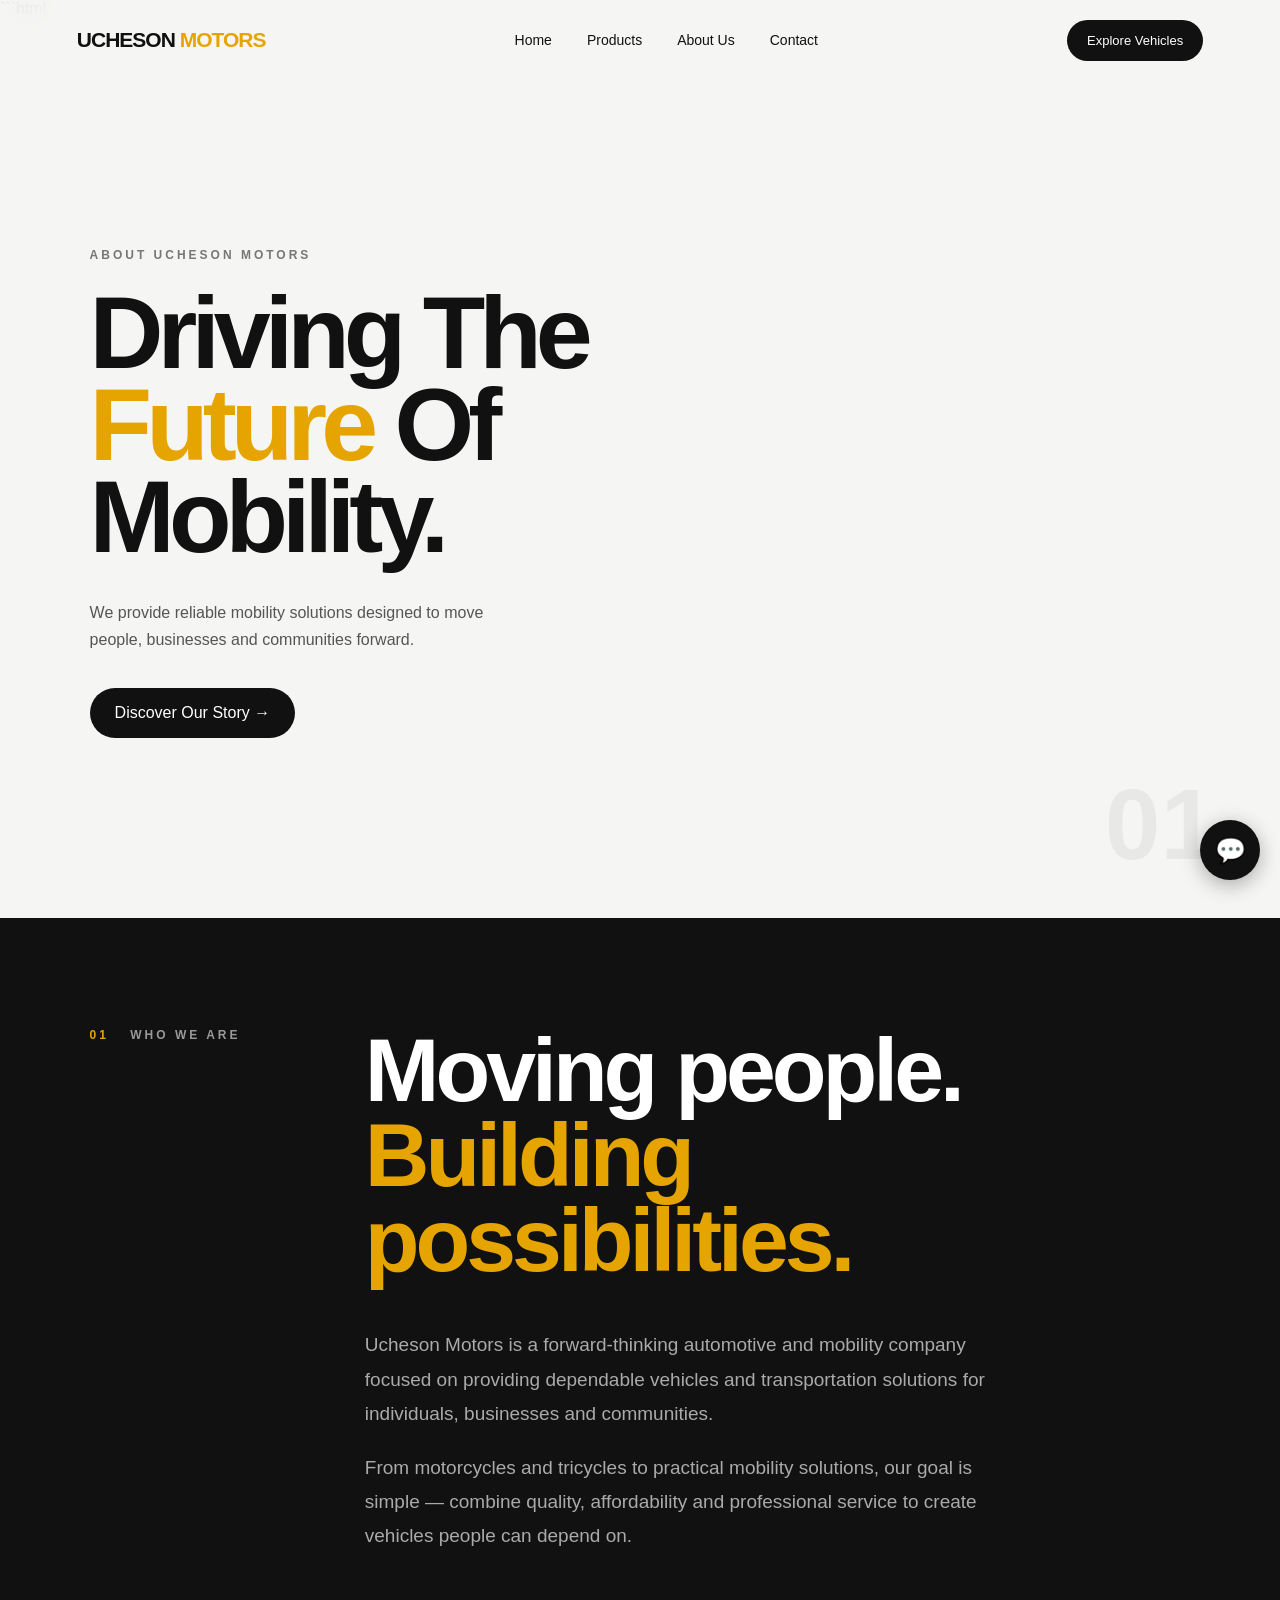
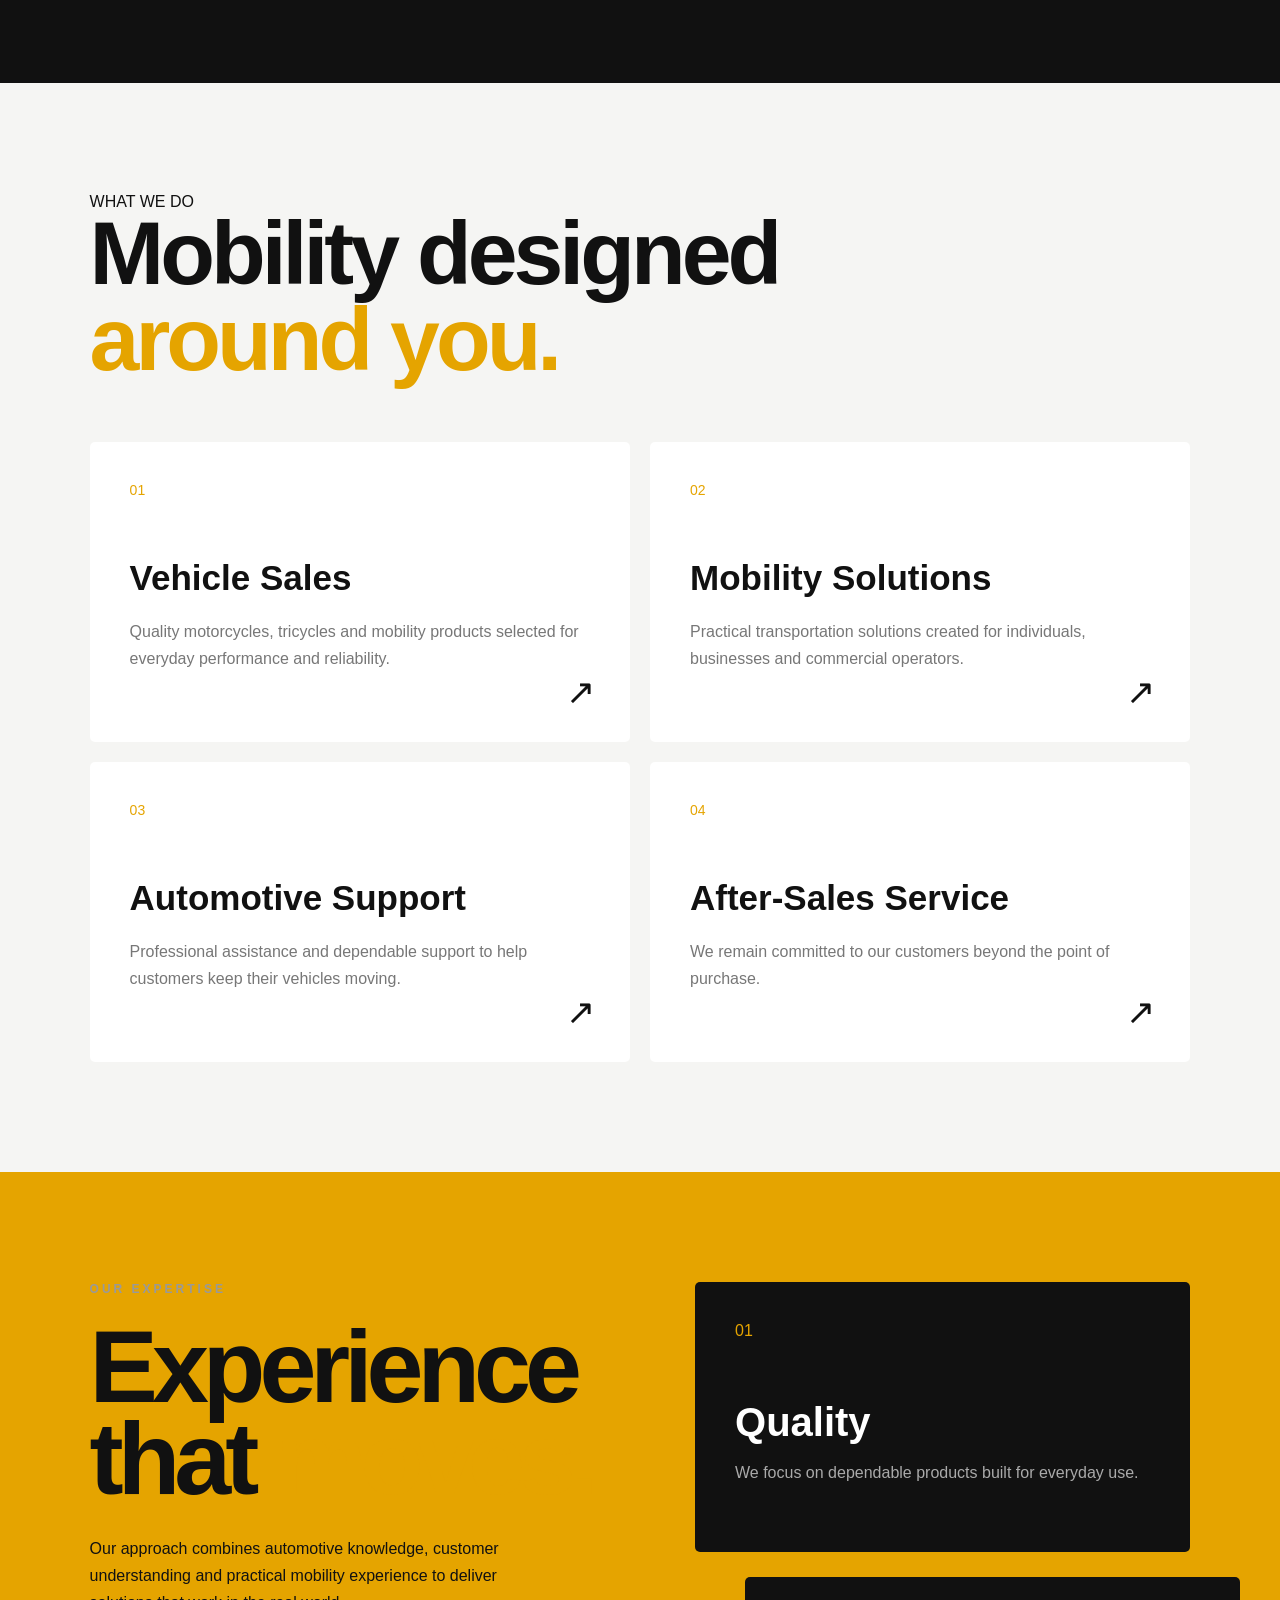
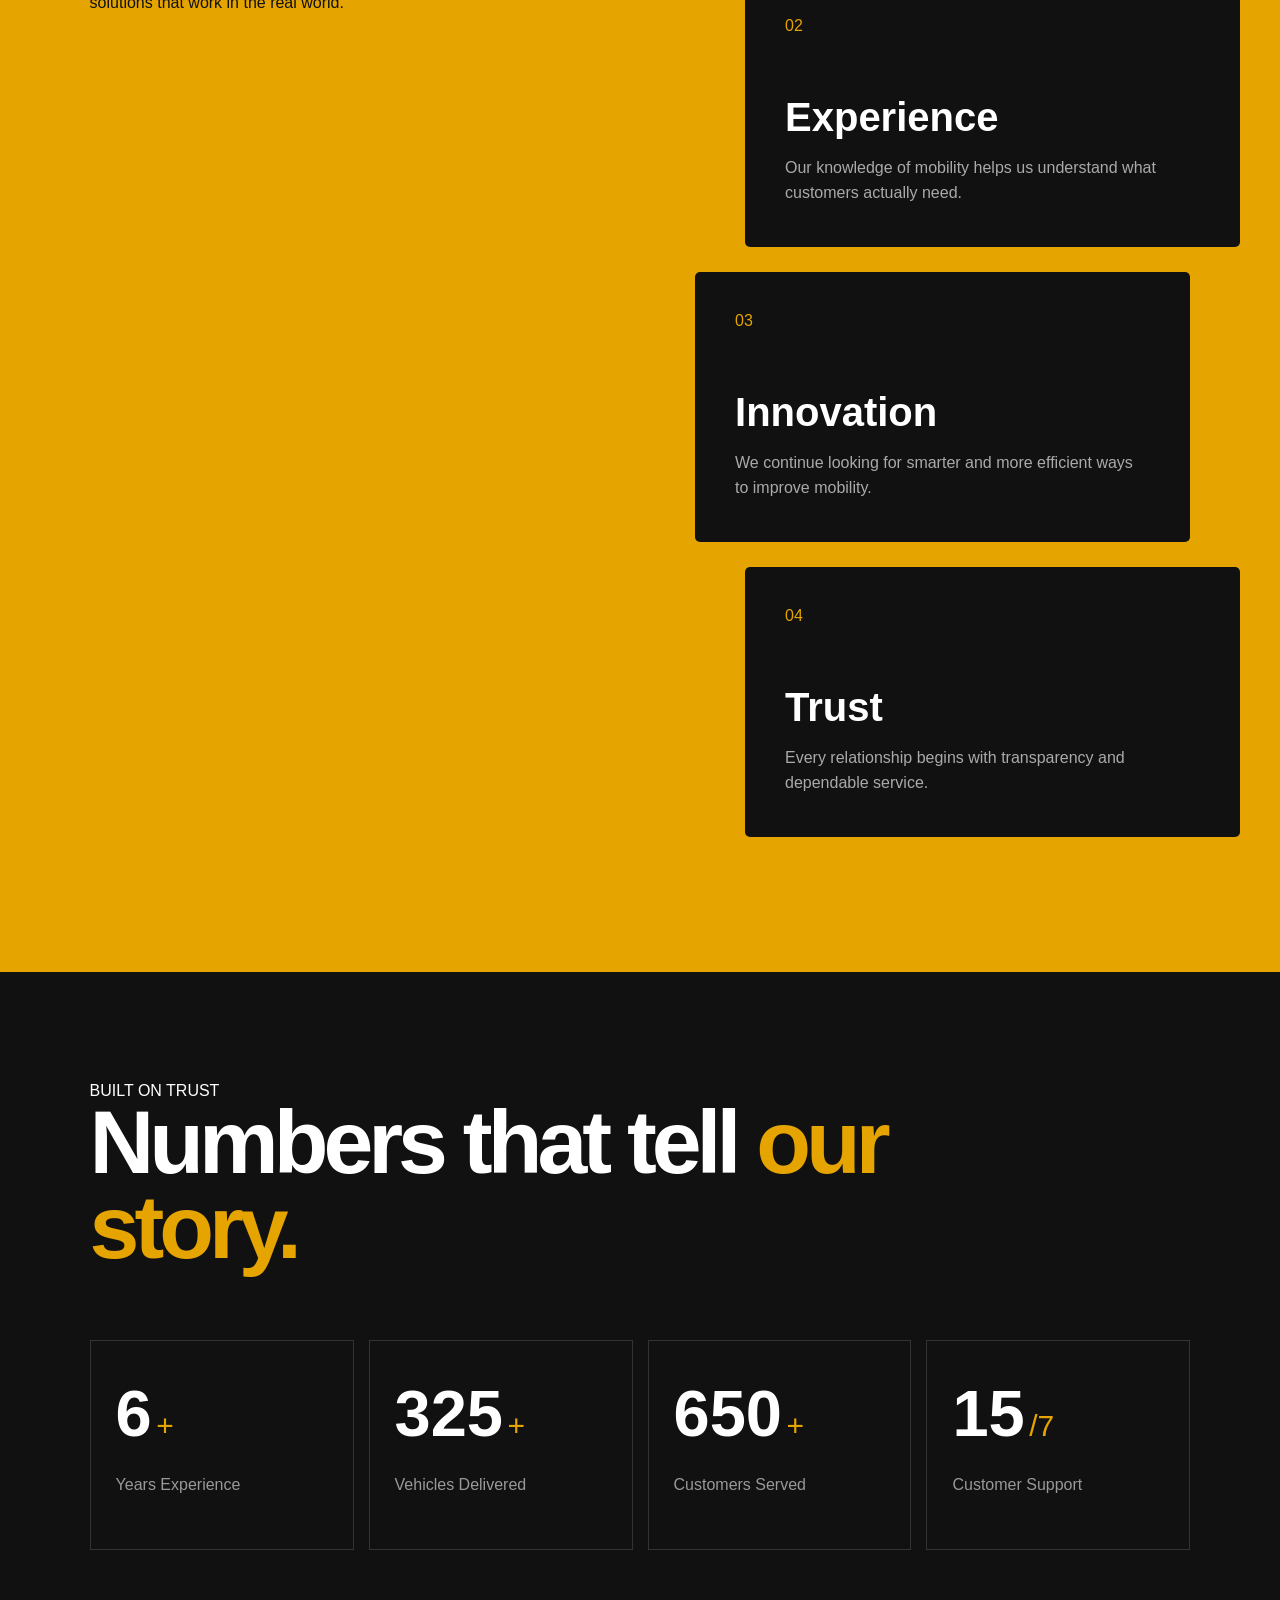
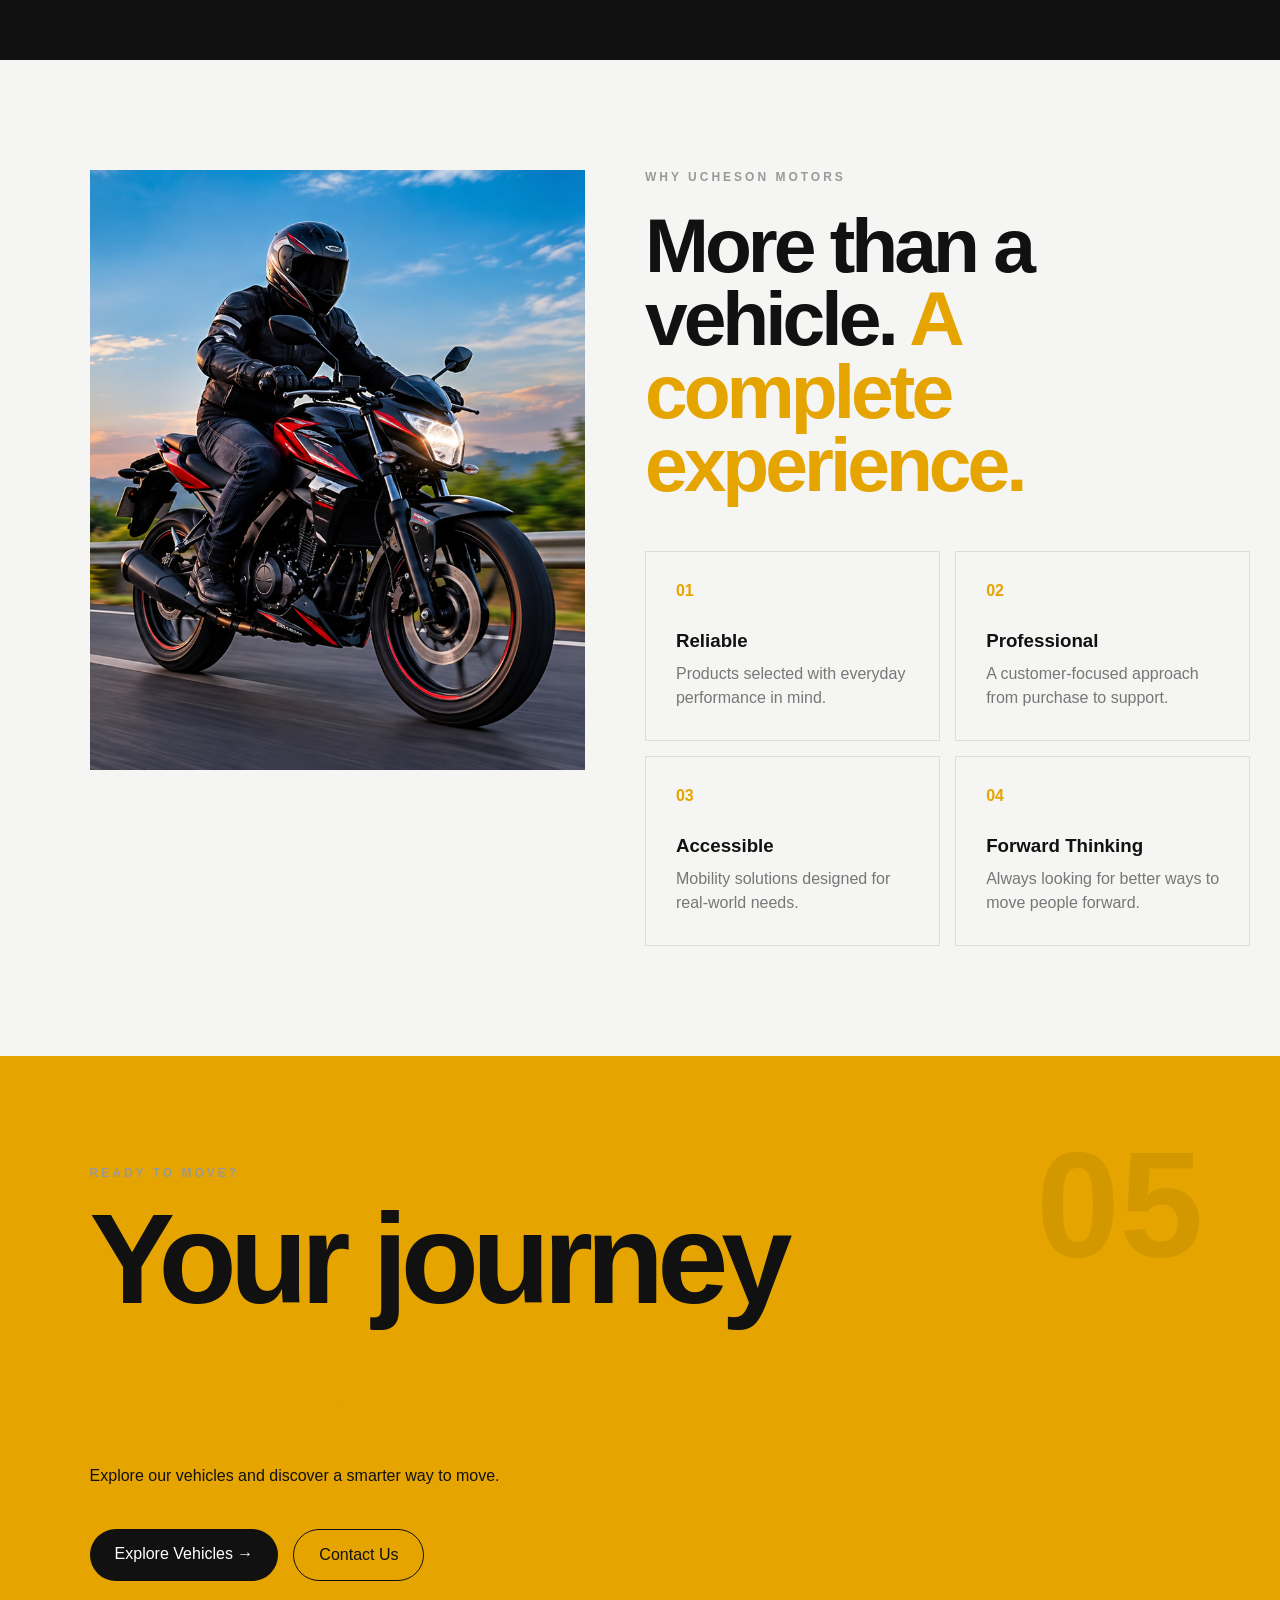
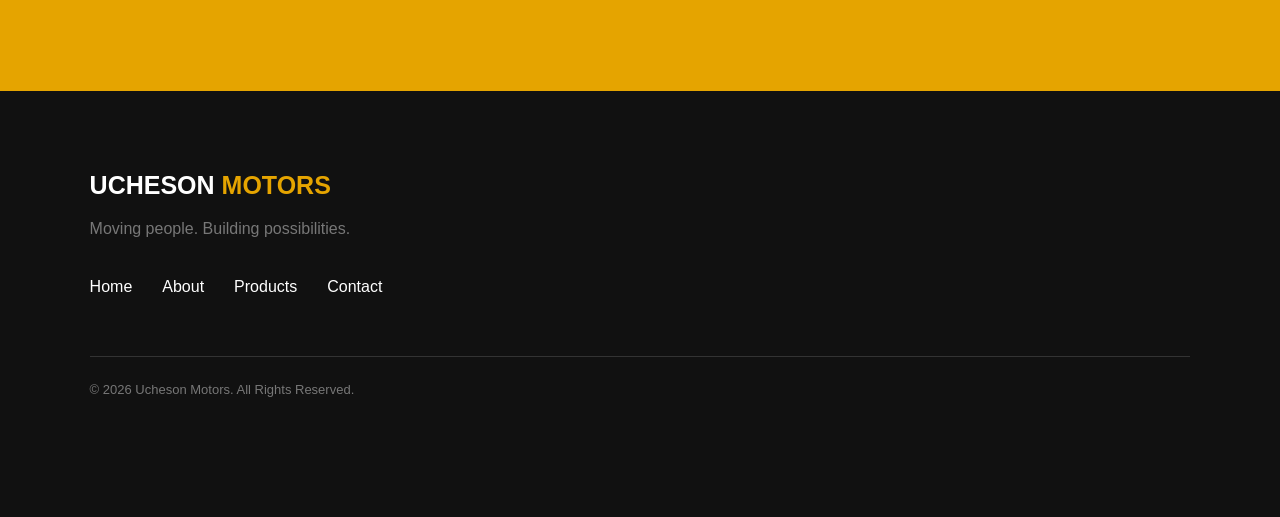
==== aboutus.html @ 1934c869 "index.html" ====
```html
<!DOCTYPE html>
<html lang="en">
<head>
    <meta charset="UTF-8">
    <meta name="viewport" content="width=device-width, initial-scale=1.0">

    <title>About Us | Ucheson Motors</title>

    <style>
        /* =========================================
           GENERAL
        ========================================= */

        * {
            margin: 0;
            padding: 0;
            box-sizing: border-box;
        }

        html {
            scroll-behavior: smooth;
        }

        body {
            font-family: Arial, Helvetica, sans-serif;
            background: #f5f5f3;
            color: #111;
            overflow-x: hidden;
        }

        a {
            text-decoration: none;
            color: inherit;
        }

        img {
            width: 100%;
            display: block;
        }


        /* =========================================
           NAVBAR
        ========================================= */

        .navbar {
            height: 80px;
            padding: 0 6%;
            display: flex;
            align-items: center;
            justify-content: space-between;

            position: fixed;
            top: 0;
            left: 0;
            width: 100%;

            z-index: 1000;

            background: rgba(245, 245, 243, 0.9);
            backdrop-filter: blur(15px);

            transition: 0.4s;
        }

        .logo {
            font-size: 21px;
            font-weight: 900;
            letter-spacing: -1px;
        }

        .logo span,
        .footer-logo span {
            color: #e5a400;
        }

        .navbar nav {
            display: flex;
            gap: 35px;
        }

        .navbar nav a {
            font-size: 14px;
            transition: 0.3s;
        }

        .navbar nav a:hover,
        .navbar nav .active {
            color: #e5a400;
        }

        .nav-btn {
            background: #111;
            color: white;
            padding: 13px 20px;
            border-radius: 30px;
            font-size: 13px;
        }


        /* =========================================
           HERO
        ========================================= */

        .hero {
            min-height: 100vh;

            position: relative;

            display: flex;
            align-items: center;

            padding: 110px 7% 60px;

            overflow: hidden;
        }

        .hero-content {
            width: 55%;

            position: relative;
            z-index: 3;

            transition: transform 0.1s linear;
        }

        .small-title,
        .section-label {
            font-size: 12px;
            letter-spacing: 3px;
            font-weight: bold;
            color: #777;
            margin-bottom: 25px;
        }

        .hero-title {
            font-size: clamp(60px, 8vw, 125px);
            line-height: 0.9;
            letter-spacing: -6px;
            max-width: 850px;
        }

        .hero-title span,
        .who-content h2 span,
        .services-heading h2 span,
        .expert-sticky h2 span,
        .stats-heading h2 span,
        .why-content h2 span,
        .cta-section h2 span {
            color: #e5a400;
        }

        .hero-text {
            max-width: 440px;
            line-height: 1.7;
            color: #555;
            margin: 35px 0;
        }

        .hero-btn,
        .primary-btn {
            display: inline-block;

            padding: 16px 25px;

            background: #111;
            color: white;

            border-radius: 30px;

            transition: 0.3s;
        }

        .hero-btn:hover,
        .primary-btn:hover {
            background: #e5a400;
            color: #111;
        }

        .hero-image {
            width: 47%;
            height: 65vh;

            position: absolute;
            right: 0;
            top: 18%;

            overflow: hidden;
        }

        .hero-image img {
            width: 100%;
            height: 100%;

            object-fit: cover;

            filter: grayscale(20%);

            transform: scale(1.1);
        }

        .hero-number {
            position: absolute;

            right: 5%;
            bottom: 4%;

            font-size: 100px;
            font-weight: 900;

            color: rgba(0, 0, 0, 0.05);
        }


        /* =========================================
           WHO WE ARE
        ========================================= */

        .who-section {
            padding: 110px 7%;

            display: grid;
            grid-template-columns: 25% 75%;

            background: #111;
            color: white;
        }

        .section-label {
            color: #999;
        }

        .section-label span {
            color: #e5a400;
            margin-right: 15px;
        }

        .who-content {
            max-width: 850px;
        }

        .who-content h2 {
            font-size: clamp(50px, 7vw, 100px);
            line-height: 0.95;
            letter-spacing: -4px;

            margin-bottom: 45px;
        }

        .who-content p {
            max-width: 650px;

            font-size: 19px;
            line-height: 1.8;

            color: #aaa;

            margin-bottom: 20px;
        }


        /* =========================================
           SERVICES
        ========================================= */

        .services-section {
            padding: 110px 7%;
        }

        .services-heading h2 {
            font-size: clamp(50px, 7vw, 95px);

            line-height: 0.95;

            max-width: 850px;

            letter-spacing: -4px;

            margin-bottom: 60px;
        }

        .service-grid {
            display: grid;

            grid-template-columns: repeat(2, 1fr);

            gap: 20px;
        }

        .service-card {
            min-height: 300px;

            padding: 40px;

            background: white;

            border-radius: 5px;

            position: relative;

            transition: 0.5s;
        }

        .service-card:hover {
            transform: translateY(-12px);

            background: #111;
            color: white;
        }

        .card-number {
            color: #e5a400;

            font-size: 14px;

            margin-bottom: 60px;
        }

        .service-card h3 {
            font-size: 35px;

            margin-bottom: 20px;
        }

        .service-card p {
            max-width: 450px;

            line-height: 1.7;

            color: #777;
        }

        .service-card:hover p {
            color: #aaa;
        }

        .arrow {
            position: absolute;

            right: 35px;
            bottom: 30px;

            font-size: 35px;
        }


        /* =========================================
           EXPERTISE
        ========================================= */

        .expert-section {
            background: #e5a400;

            padding: 110px 7%;

            position: relative;

            display: grid;

            grid-template-columns: 48% 45%;

            gap: 7%;

            align-items: start;
        }

        .expert-sticky {
            position: sticky;

            top: 120px;

            z-index: 2;
        }

        .expert-sticky h2 {
            font-size: clamp(60px, 8vw, 120px);

            line-height: 0.9;

            letter-spacing: -6px;

            margin-bottom: 30px;
        }

        .expert-description {
            max-width: 450px;

            line-height: 1.7;
        }

        .expert-cards {
            width: 100%;
        }

        .expert-card {
            background: #111;

            color: white;

            min-height: 270px;

            margin-bottom: 25px;

            padding: 40px;

            border-radius: 5px;

            transition: transform 0.5s;
        }

        .expert-card:nth-child(even) {
            transform: translateX(50px);
        }

        .expert-card:hover {
            transform: translateY(-15px);
        }

        .expert-card span {
            color: #e5a400;
        }

        .expert-card h3 {
            font-size: 40px;

            margin: 60px 0 15px;
        }

        .expert-card p {
            color: #aaa;

            line-height: 1.6;
        }


        /* =========================================
           STATS
        ========================================= */

        .stats-section {
            padding: 110px 7%;

            background: #111;

            color: white;
        }

        .stats-heading h2 {
            font-size: clamp(50px, 7vw, 100px);

            max-width: 850px;

            line-height: 0.95;

            letter-spacing: -5px;

            margin-bottom: 70px;
        }

        .stats-grid {
            display: grid;

            grid-template-columns: repeat(4, 1fr);

            gap: 15px;
        }

        .stat-box {
            border: 1px solid #333;

            padding: 35px 25px;

            min-height: 210px;
        }

        .stat-box strong {
            font-size: 65px;
        }

        .stat-box > span {
            color: #e5a400;

            font-size: 30px;
        }

        .stat-box p {
            margin-top: 25px;

            color: #999;
        }


        /* =========================================
           WHY US
        ========================================= */

        .why-section {
            padding: 110px 7%;

            display: grid;

            grid-template-columns: 45% 55%;

            gap: 60px;
        }

        .why-image {
            height: 600px;

            overflow: hidden;
        }

        .why-image img {
            height: 100%;

            object-fit: cover;
        }

        .why-content h2 {
            font-size: clamp(50px, 6vw, 90px);

            line-height: 0.95;

            letter-spacing: -4px;

            margin-bottom: 50px;
        }

        .why-boxes {
            display: grid;

            grid-template-columns: repeat(2, 1fr);

            gap: 15px;
        }

        .why-box {
            padding: 30px;

            border: 1px solid #ddd;

            min-height: 175px;

            transition: 0.4s;
        }

        .why-box:hover {
            background: #111;

            color: white;
        }

        .why-box strong {
            color: #e5a400;
        }

        .why-box h3 {
            margin: 30px 0 10px;
        }

        .why-box p {
            color: #777;

            line-height: 1.5;
        }


        /* =========================================
           CTA
        ========================================= */

        .cta-section {
            padding: 110px 7%;

            background: #e5a400;

            position: relative;
        }

        .cta-number {
            position: absolute;

            right: 6%;
            top: 10%;

            font-size: 150px;

            font-weight: 900;

            color: rgba(0, 0, 0, 0.08);
        }

        .cta-section h2 {
            font-size: clamp(70px, 10vw, 150px);

            line-height: 0.85;

            letter-spacing: -7px;

            max-width: 1000px;
        }

        .cta-section > p:not(.section-label) {
            max-width: 500px;

            margin: 40px 0;

            line-height: 1.7;
        }

        .cta-buttons {
            display: flex;

            gap: 15px;
        }

        .secondary-btn {
            padding: 16px 25px;

            border: 1px solid #111;

            border-radius: 30px;
        }


        /* =========================================
           FOOTER
        ========================================= */

        footer {
            background: #111;

            color: white;

            padding: 80px 7%;
        }

        .footer-logo {
            font-size: 25px;

            font-weight: bold;
        }

        footer > p {
            color: #777;

            margin: 20px 0 40px;
        }

        .footer-links {
            display: flex;

            gap: 30px;
        }

        .footer-links a:hover {
            color: #e5a400;
        }

        .copyright {
            border-top: 1px solid #333;

            padding-top: 25px;

            margin-top: 60px;

            font-size: 13px;
        }


        /* =========================================
           SCROLL ANIMATIONS
        ========================================= */

        .reveal {
            opacity: 0;

            transform: translateY(50px);

            transition: all 0.9s ease;
        }

        .reveal-left {
            opacity: 0;

            transform: translateX(-60px);

            transition: all 0.9s ease;
        }

        .reveal-card {
            opacity: 0;

            transform: translateY(60px);

            transition: all 0.9s ease;
        }

        .reveal.active,
        .reveal-left.active,
        .reveal-card.active {
            opacity: 1;

            transform: translate(0);
        }


        /* =========================================
           MOBILE
        ========================================= */

        @media (max-width: 900px) {

            .navbar {
                padding: 0 5%;
            }

            .navbar nav {
                display: none;
            }

            .nav-btn {
                display: none;
            }

            .hero {
                min-height: auto;

                padding: 130px 6% 70px;

                display: block;
            }

            .hero-content {
                width: 100%;
            }

            .hero-title {
                font-size: 65px;

                letter-spacing: -4px;
            }

            .hero-image {
                position: relative;

                width: 100%;

                height: 400px;

                right: auto;
                top: auto;

                margin-top: 50px;
            }

            .hero-number {
                display: none;
            }

            .who-section {
                grid-template-columns: 1fr;

                gap: 50px;
            }

            .service-grid {
                grid-template-columns: 1fr;
            }

            .expert-section {
                display: block;
            }

            .expert-sticky {
                position: relative;

                top: auto;

                width: 100%;

                margin-bottom: 70px;
            }

            .expert-cards {
                width: 100%;
            }

            .expert-card:nth-child(even) {
                transform: none;
            }

            .stats-grid {
                grid-template-columns: repeat(2, 1fr);
            }

            .why-section {
                grid-template-columns: 1fr;
            }

            .why-image {
                height: 500px;
            }

            .why-boxes {
                grid-template-columns: 1fr;
            }

            .cta-section h2 {
                font-size: 70px;
            }
        }


        @media (max-width: 500px) {

            .hero-title {
                font-size: 52px;
            }

            .stats-grid {
                grid-template-columns: 1fr;
            }

            .cta-section h2 {
                font-size: 55px;
            }

            .cta-buttons {
                flex-direction: column;

                align-items: flex-start;
            }

            .expert-card:nth-child(even) {
                transform: none;
            }
        }

    </style>
</head>


<body>


    <!-- =========================================
         NAVBAR
    ========================================= -->

    <header class="navbar">

        <div class="logo">
            UCHESON <span>MOTORS</span>
        </div>

        <nav>
            <a href="index.html">Home</a>
            <a href="products.html">Products</a>
            <a href="aboutus.html">About Us</a>
            <a href="contactus.html">Contact</a>
        </nav>

        <a href="explore.html" class="nav-btn">
            Explore Vehicles
        </a>

    </header>



    <!-- =========================================
         HERO
    ========================================= -->

    <section class="hero">

        <div class="hero-content">

            <p class="small-title reveal">
                ABOUT UCHESON MOTORS
            </p>

            <h1 class="hero-title reveal">
                Driving The
                <span>Future</span>
                Of Mobility.
            </h1>

            <p class="hero-text reveal">
                We provide reliable mobility solutions designed to move
                people, businesses and communities forward.
            </p>

            <a href="index.html" class="hero-btn reveal">
                Discover Our Story →
            </a>

        </div>


        <div class="hero-image">

            <img
                src="https://images.unsplash.com/photo-1558981806-ec527fa84c39?auto=format&fit=crop&w=1200&q=80"
                alt="Motorcycle"
            >

        </div>


        <div class="hero-number">
            01
        </div>

    </section>



    <!-- =========================================
         WHO WE ARE
    ========================================= -->

    <section class="who-section">

        <div class="section-label reveal-left">

            <span>01</span>

            WHO WE ARE

        </div>


        <div class="who-content">

            <h2 class="reveal">

                Moving people.
                <br>

                <span>Building possibilities.</span>

            </h2>


            <p class="reveal">

                Ucheson Motors is a forward-thinking automotive and mobility
                company focused on providing dependable vehicles and
                transportation solutions for individuals, businesses and
                communities.

            </p>


            <p class="reveal">

                From motorcycles and tricycles to practical mobility
                solutions, our goal is simple — combine quality,
                affordability and professional service to create vehicles
                people can depend on.

            </p>

        </div>

    </section>



    <!-- =========================================
         SERVICES
    ========================================= -->

    <section class="services-section">

        <div class="services-heading reveal">

            <p>
                WHAT WE DO
            </p>

            <h2>

                Mobility designed
                <span>around you.</span>

            </h2>

        </div>


        <div class="service-grid">


            <div class="service-card reveal-card">

                <div class="card-number">
                    01
                </div>

                <h3>
                    Vehicle Sales
                </h3>

                <p>
                    Quality motorcycles, tricycles and mobility products
                    selected for everyday performance and reliability.
                </p>

                <span class="arrow">
                    ↗
                </span>

            </div>



            <div class="service-card reveal-card">

                <div class="card-number">
                    02
                </div>

                <h3>
                    Mobility Solutions
                </h3>

                <p>
                    Practical transportation solutions created for
                    individuals, businesses and commercial operators.
                </p>

                <span class="arrow">
                    ↗
                </span>

            </div>



            <div class="service-card reveal-card">

                <div class="card-number">
                    03
                </div>

                <h3>
                    Automotive Support
                </h3>

                <p>
                    Professional assistance and dependable support to
                    help customers keep their vehicles moving.
                </p>

                <span class="arrow">
                    ↗
                </span>

            </div>



            <div class="service-card reveal-card">

                <div class="card-number">
                    04
                </div>

                <h3>
                    After-Sales Service
                </h3>

                <p>
                    We remain committed to our customers beyond the point
                    of purchase.
                </p>

                <span class="arrow">
                    ↗
                </span>

            </div>


        </div>

    </section>



    <!-- =========================================
         EXPERTISE
    ========================================= -->

    <section class="expert-section">


        <div class="expert-sticky">

            <p class="section-label">
                OUR EXPERTISE
            </p>

            <h2>

                Experience that
                <span>moves.</span>

            </h2>

            <p class="expert-description">

                Our approach combines automotive knowledge, customer
                understanding and practical mobility experience to deliver
                solutions that work in the real world.

            </p>

        </div>



        <div class="expert-cards">


            <div class="expert-card">

                <span>
                    01
                </span>

                <h3>
                    Quality
                </h3>

                <p>
                    We focus on dependable products built for everyday use.
                </p>

            </div>


            <div class="expert-card">

                <span>
                    02
                </span>

                <h3>
                    Experience
                </h3>

                <p>
                    Our knowledge of mobility helps us understand what
                    customers actually need.
                </p>

            </div>


            <div class="expert-card">

                <span>
                    03
                </span>

                <h3>
                    Innovation
                </h3>

                <p>
                    We continue looking for smarter and more efficient ways
                    to improve mobility.
                </p>

            </div>


            <div class="expert-card">

                <span>
                    04
                </span>

                <h3>
                    Trust
                </h3>

                <p>
                    Every relationship begins with transparency and
                    dependable service.
                </p>

            </div>


        </div>

    </section>



    <!-- =========================================
         STATS
    ========================================= -->

    <section class="stats-section">

        <div class="stats-heading reveal">

            <p>
                BUILT ON TRUST
            </p>

            <h2>

                Numbers that tell
                <span>our story.</span>

            </h2>

        </div>


        <div class="stats-grid">


            <div class="stat-box reveal-card">

                <strong class="counter" data-target="10">
                    0
                </strong>

                <span>
                    +
                </span>

                <p>
                    Years Experience
                </p>

            </div>



            <div class="stat-box reveal-card">

                <strong class="counter" data-target="500">
                    0
                </strong>

                <span>
                    +
                </span>

                <p>
                    Vehicles Delivered
                </p>

            </div>



            <div class="stat-box reveal-card">

                <strong class="counter" data-target="1000">
                    0
                </strong>

                <span>
                    +
                </span>

                <p>
                    Customers Served
                </p>

            </div>



            <div class="stat-box reveal-card">

                <strong class="counter" data-target="24">
                    0
                </strong>

                <span>
                    /7
                </span>

                <p>
                    Customer Support
                </p>

            </div>


        </div>

    </section>



    <!-- =========================================
         WHY US
    ========================================= -->

    <section class="why-section">


        <div class="why-image reveal-left">
         <img src="images/motocycle new.png" alt="motocycle">
            <img>

        </div>



        <div class="why-content">

            <p class="section-label reveal">
                WHY UCHESON MOTORS
            </p>


            <h2 class="reveal">

                More than a vehicle.
                <span>A complete experience.</span>

            </h2>


            <div class="why-boxes">


                <div class="why-box reveal-card">

                    <strong>
                        01
                    </strong>

                    <h3>
                        Reliable
                    </h3>

                    <p>
                        Products selected with everyday performance in mind.
                    </p>

                </div>



                <div class="why-box reveal-card">

                    <strong>
                        02
                    </strong>

                    <h3>
                        Professional
                    </h3>

                    <p>
                        A customer-focused approach from purchase to support.
                    </p>

                </div>



                <div class="why-box reveal-card">

                    <strong>
                        03
                    </strong>

                    <h3>
                        Accessible
                    </h3>

                    <p>
                        Mobility solutions designed for real-world needs.
                    </p>

                </div>



                <div class="why-box reveal-card">

                    <strong>
                        04
                    </strong>

                    <h3>
                        Forward Thinking
                    </h3>

                    <p>
                        Always looking for better ways to move people forward.
                    </p>

                </div>


            </div>

        </div>

    </section>



    <!-- =========================================
         CTA
    ========================================= -->

    <section class="cta-section">

        <div class="cta-number">
            05
        </div>

        <p class="section-label">
            READY TO MOVE?
        </p>

        <h2>

            Your journey
            <span>starts here.</span>

        </h2>

        <p>
            Explore our vehicles and discover a smarter way to move.
        </p>


        <div class="cta-buttons">

            <a href="products.html" class="primary-btn">
                Explore Vehicles →
            </a>

            <a href="contactus.html" class="secondary-btn">
                Contact Us
            </a>

        </div>

    </section>



    <!-- =========================================
         FOOTER
    ========================================= -->

    <footer>

        <div class="footer-logo">

            UCHESON <span>MOTORS</span>

        </div>


        <p>
            Moving people. Building possibilities.
        </p>


        <div class="footer-links">

            <a href="index.html">
                Home
            </a>

            <a href="aboutus.html">
                About
            </a>

            <a href="products.html">
                Products
            </a>

            <a href="contactus.html">
                Contact
            </a>

        </div>


        <p class="copyright">

            © 2026 Ucheson Motors. All Rights Reserved.

        </p>

    </footer>



    <!-- =========================================
         JAVASCRIPT
    ========================================= -->

    <script>

        /* =========================================
           SCROLL REVEAL
        ========================================= */

        const revealElements =
            document.querySelectorAll(
                ".reveal, .reveal-left, .reveal-card"
            );


        const observer =
            new IntersectionObserver(
                (entries) => {

                    entries.forEach((entry) => {

                        if (entry.isIntersecting) {

                            entry.target.classList.add("active");

                        }

                    });

                },
                {
                    threshold: 0.15
                }
            );


        revealElements.forEach((element) => {

            observer.observe(element);

        });



        /* =========================================
           COUNTERS
        ========================================= */

        const counters =
            document.querySelectorAll(".counter");

        let countersStarted = false;


        function startCounters() {

            if (countersStarted) return;

            countersStarted = true;


            counters.forEach((counter) => {

                const target =
                    Number(counter.dataset.target);

                let current = 0;

                const increment =
                    target / 80;


                function updateCounter() {

                    current += increment;


                    if (current < target) {

                        counter.textContent =
                            Math.floor(current);

                        requestAnimationFrame(
                            updateCounter
                        );

                    } else {

                        counter.textContent =
                            target;

                    }

                }


                updateCounter();

            });

        }



        /* =========================================
           STATS OBSERVER
        ========================================= */

        const statsSection =
            document.querySelector(".stats-section");


        const statsObserver =
            new IntersectionObserver(
                (entries) => {

                    entries.forEach((entry) => {

                        if (entry.isIntersecting) {

                            startCounters();

                        }

                    });

                },
                {
                    threshold: 0.3
                }
            );


        if (statsSection) {

            statsObserver.observe(statsSection);

        }



        /* =========================================
           HERO PARALLAX
        ========================================= */

        const heroImage =
            document.querySelector(".hero-image img");

        const heroContent =
            document.querySelector(".hero-content");


        window.addEventListener("scroll", () => {

            const scrollPosition =
                window.scrollY;


            if (
                scrollPosition <
                window.innerHeight
            ) {

                if (heroImage) {

                    heroImage.style.transform =
                        `scale(1.1) translateY(${scrollPosition * 0.08}px)`;

                }


                if (heroContent) {

                    heroContent.style.transform =
                        `translateY(${scrollPosition * -0.12}px)`;

                }

            }

        });



        /* =========================================
           NAVBAR BACKGROUND
        ========================================= */

        const navbar =
            document.querySelector(".navbar");


        window.addEventListener("scroll", () => {

            if (window.scrollY > 80) {

                navbar.style.background =
                    "rgba(17, 17, 17, 0.92)";

                navbar.style.color =
                    "white";

                navbar.querySelectorAll("a").forEach((link) => {

                    link.style.color = "white";

                });

            } else {

                navbar.style.background =
                    "rgba(245, 245, 243, 0.9)";

                navbar.style.color =
                    "#111";

                navbar.querySelectorAll("a").forEach((link) => {

                    link.style.color = "";

                });

            }

        });



        /* =========================================
           IMAGE DRAGGING
        ========================================= */

        document
            .querySelectorAll("img")
            .forEach((image) => {

                image.addEventListener(
                    "dragstart",
                    (event) => {

                        event.preventDefault();

                    }
                );

            });

    </script>

</body>
</html>

<!-- CHATBOT -->

<button
    id="chatbotButton"
    onclick="openChatbot()"
    style="
        position: fixed;
        right: 20px;
        bottom: 20px;
        width: 60px;
        height: 60px;
        border-radius: 50%;
        border: none;
        background: #111;
        color: white;
        font-size: 25px;
        cursor: pointer;
        z-index: 999999;
        box-shadow: 0 5px 20px rgba(0,0,0,0.3);
    ">
    💬
</button>

<iframe
    id="chatbotFrame"
    src="chatbot.html"
    style="
        display: none;
        position: fixed;
        right: 20px;
        bottom: 20px;
        width: 390px;
        height: 580px;
        border: none;
        z-index: 999998;
    ">
</iframe>

<script>

function openChatbot() {

    document.getElementById("chatbotButton").style.display = "none";

    document.getElementById("chatbotFrame").style.display = "block";

}

window.addEventListener("message", function(event) {

    if (
        event.data &&
        event.data.type === "CLOSE_UCHESON_CHATBOT"
    ) {

        document.getElementById("chatbotFrame").style.display = "none";

        document.getElementById("chatbotButton").style.display = "block";

    }

});

</script>
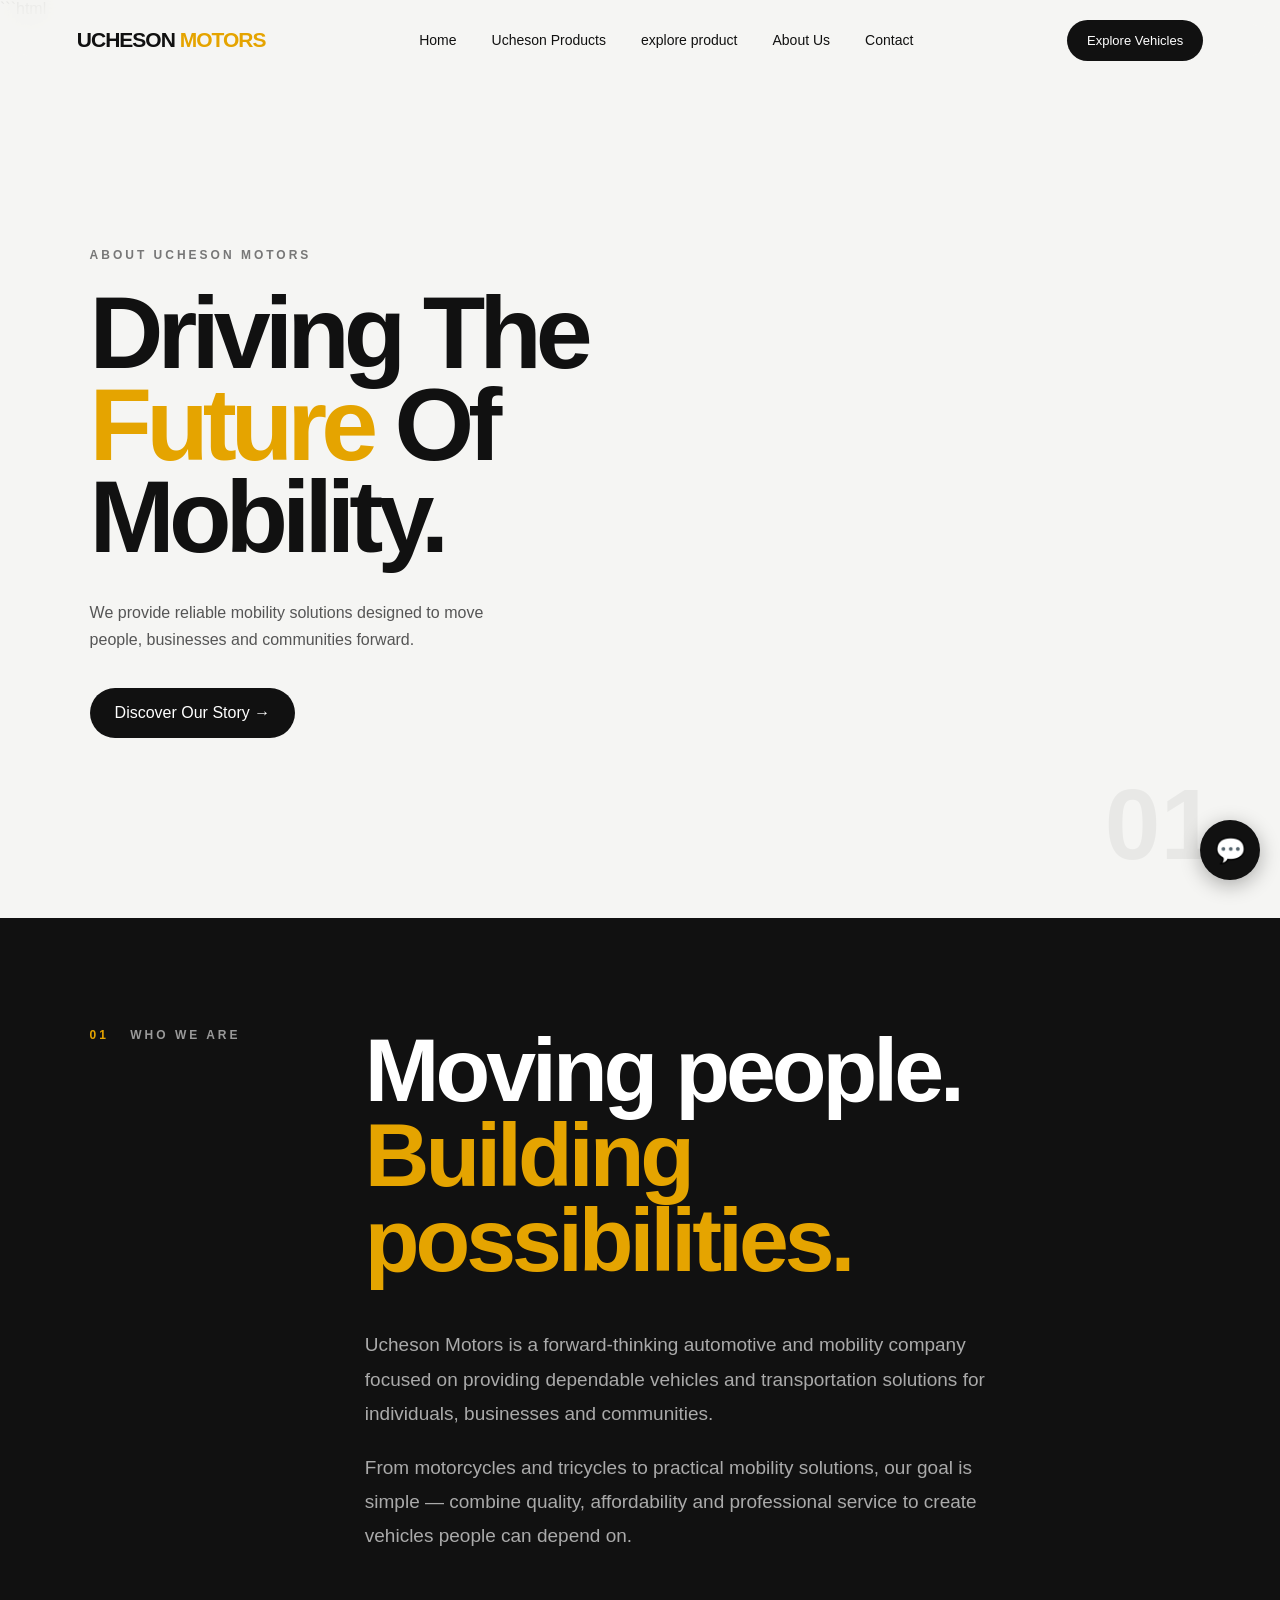
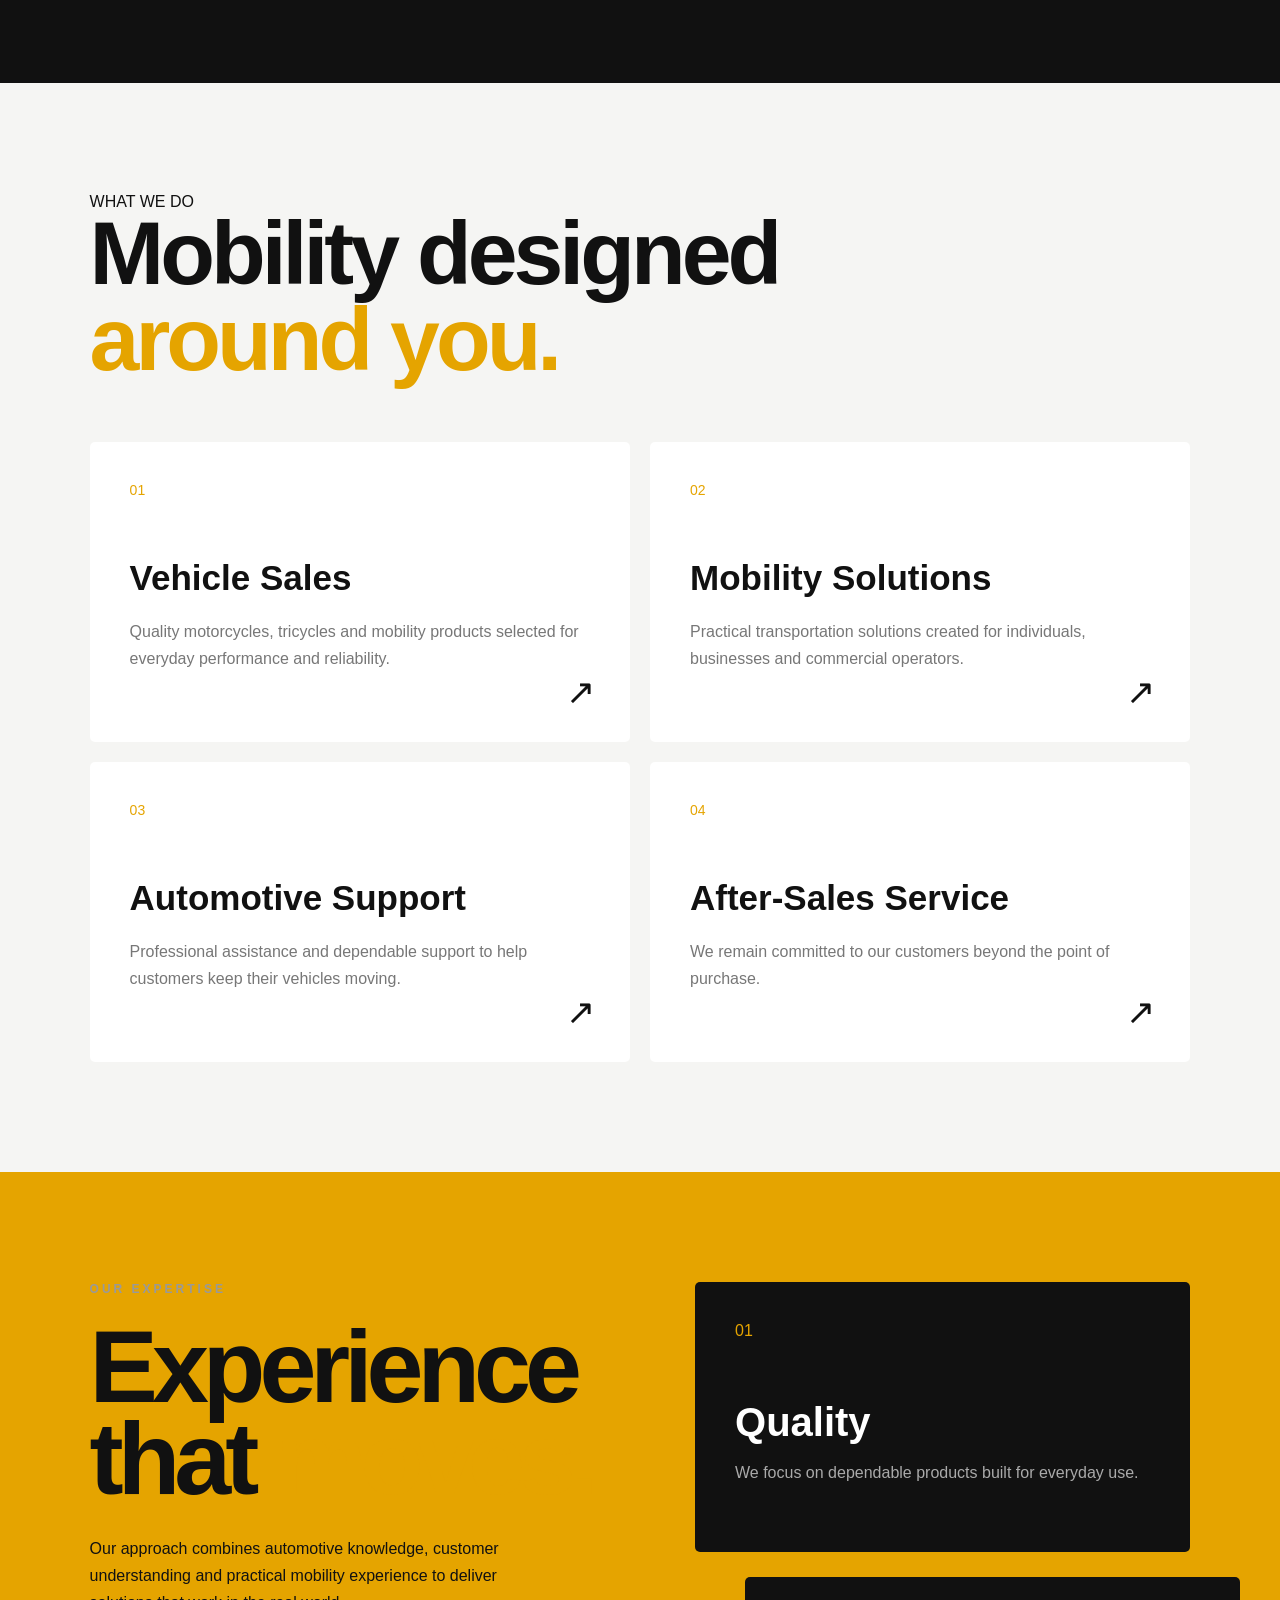
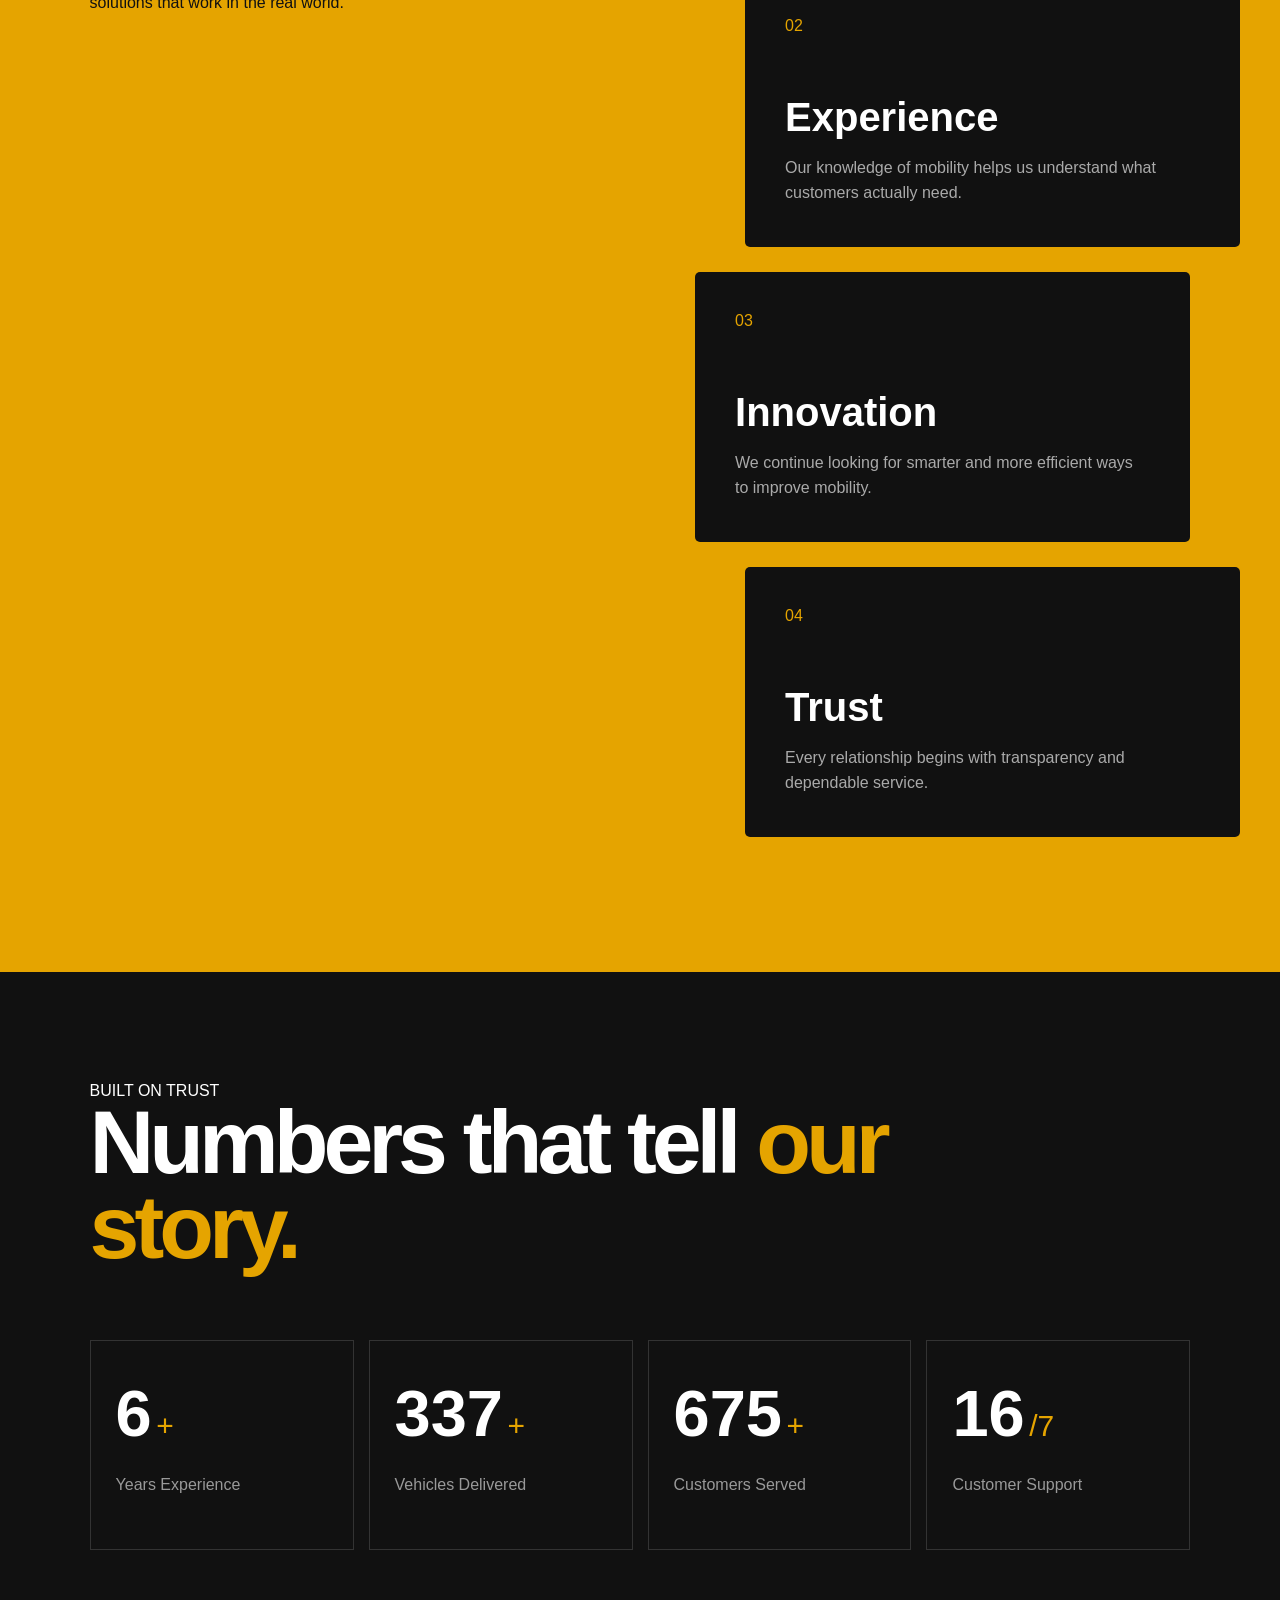
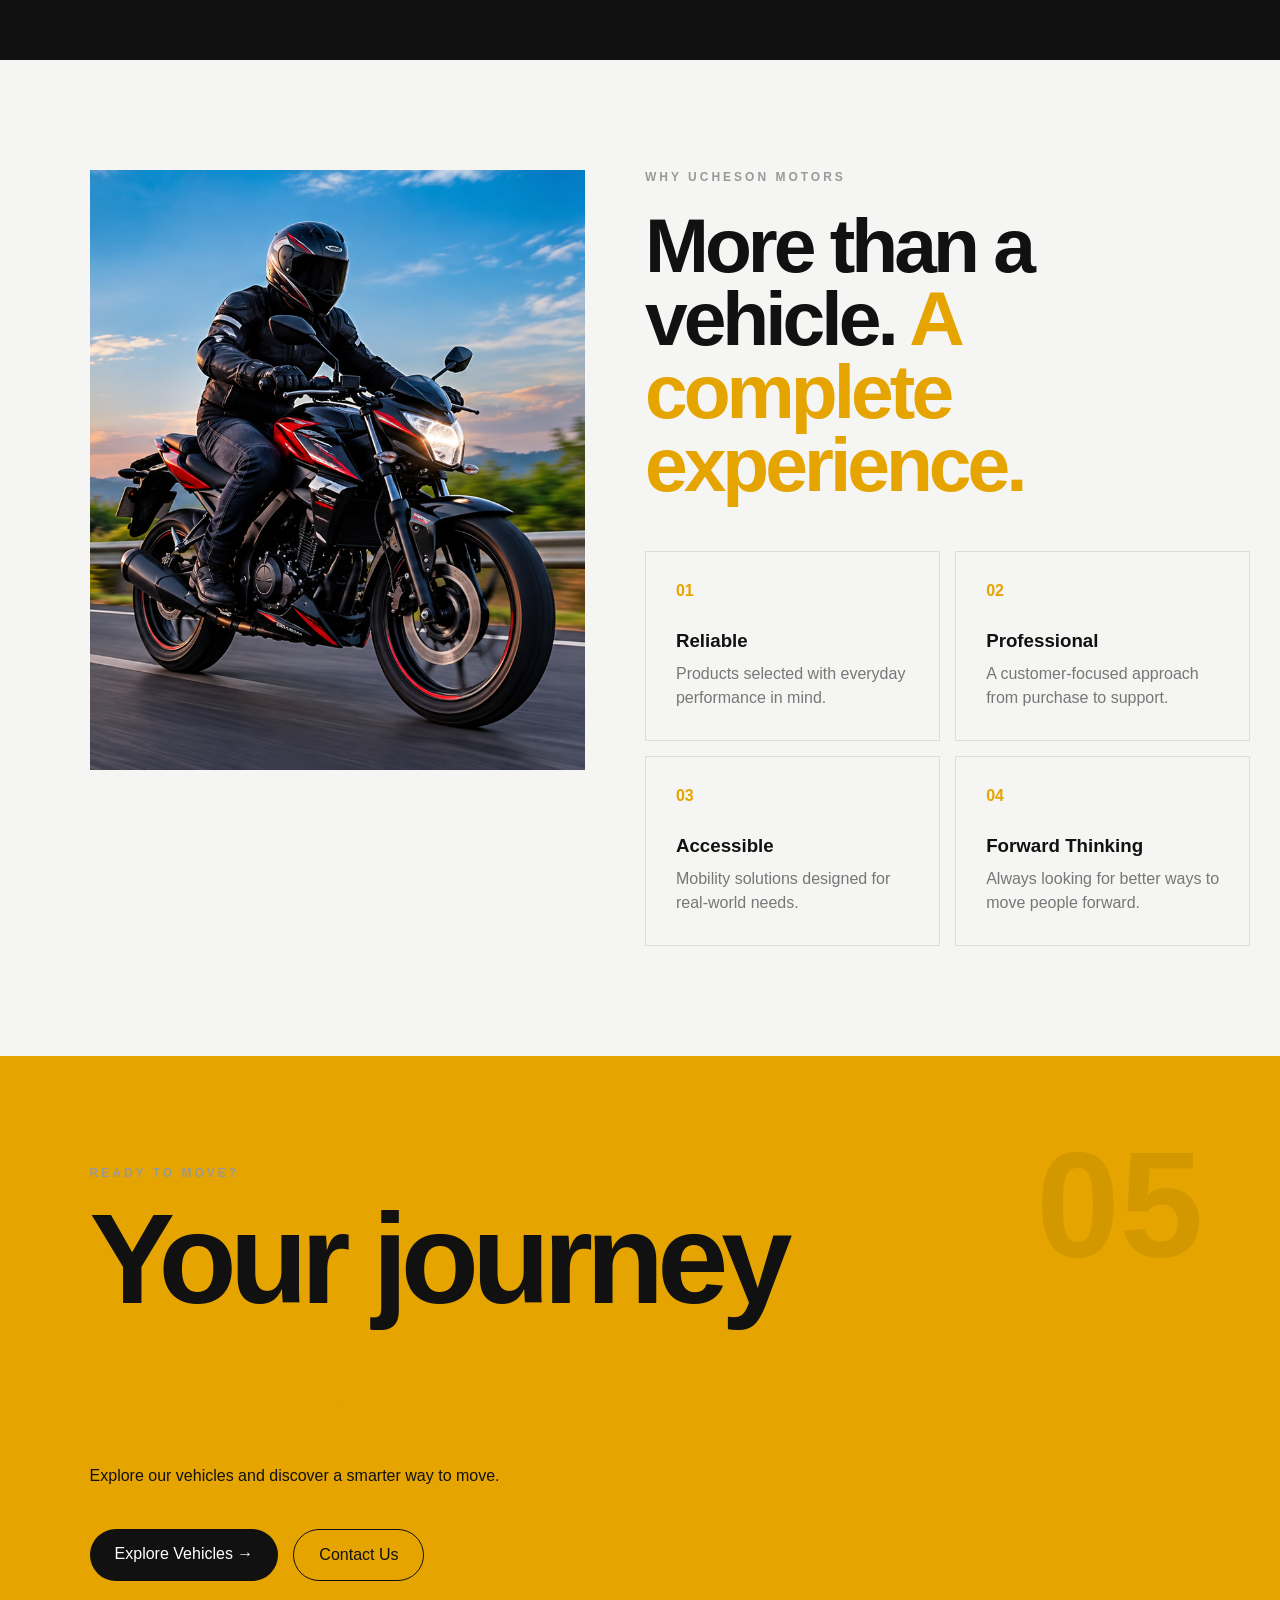
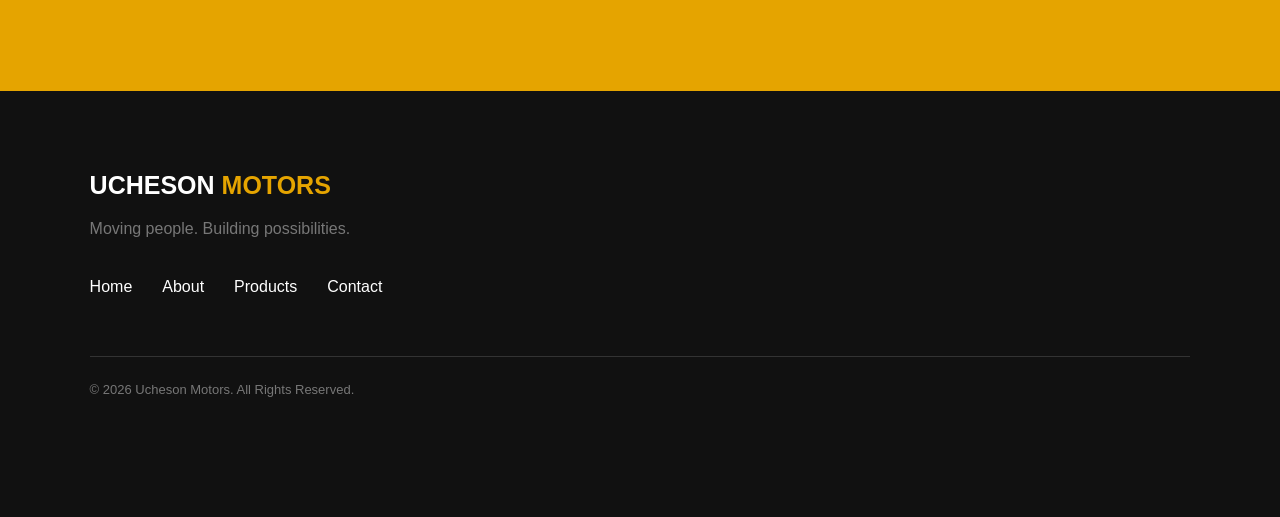
==== commit 88234a4e: "update website" ====
--- a/aboutus.html
+++ b/aboutus.html
@@ -838,6 +838,162 @@
             }
         }
 
+        /* =========================================
+   MOBILE HAMBURGER MENU
+========================================= */
+
+.menu-toggle {
+    display: none;
+
+    width: 45px;
+    height: 45px;
+
+    border: none;
+    background: transparent;
+
+    cursor: pointer;
+
+    flex-direction: column;
+    justify-content: center;
+    align-items: center;
+
+    gap: 5px;
+
+    z-index: 10001;
+}
+
+.menu-toggle span {
+    display: block;
+
+    width: 27px;
+    height: 3px;
+
+    background: #111;
+
+    border-radius: 3px;
+
+    transition: 0.3s;
+}
+
+
+/* =========================================
+   MOBILE
+========================================= */
+
+@media (max-width: 900px) {
+
+    .navbar {
+        height: 70px;
+        padding: 0 20px;
+    }
+
+    /* LOGO */
+
+    .navbar .logo {
+        position: absolute;
+        left: 20px;
+
+        font-size: 18px;
+    }
+
+
+    /* HAMBURGER */
+
+    .menu-toggle {
+        display: flex;
+
+        position: absolute;
+
+        right: 20px;
+        top: 12px;
+    }
+
+
+    /* HIDE DESKTOP NAV */
+
+    .navbar nav {
+        display: none;
+    }
+
+
+    /* OPEN MOBILE MENU */
+
+    .navbar nav.active {
+        display: flex !important;
+
+        position: absolute;
+
+        top: 70px;
+        left: 0;
+
+        width: 100%;
+
+        background: #f5f5f3;
+
+        flex-direction: column;
+
+        align-items: stretch;
+
+        gap: 0;
+
+        padding: 0;
+
+        box-shadow: 0 8px 20px rgba(0,0,0,0.15);
+    }
+
+
+    /* MOBILE LINKS */
+
+    .navbar nav.active a {
+        display: block;
+
+        width: 100%;
+
+        padding: 18px 20px;
+
+        text-align: center;
+
+        color: #111 !important;
+
+        background: #f5f5f3;
+
+        box-sizing: border-box;
+
+        font-size: 16px;
+    }
+
+
+    .navbar nav.active a:hover {
+        background: #e5a400;
+        color: #111 !important;
+    }
+
+
+    /* HIDE EXPLORE VEHICLES BUTTON */
+
+    .nav-btn {
+        display: none;
+    }
+
+}
+
+
+/* =========================================
+   HAMBURGER → X
+========================================= */
+
+.menu-toggle.active span:nth-child(1) {
+    transform: translateY(8px) rotate(45deg);
+}
+
+.menu-toggle.active span:nth-child(2) {
+    opacity: 0;
+}
+
+.menu-toggle.active span:nth-child(3) {
+    transform: translateY(-8px) rotate(-45deg);
+}
+
     </style>
 </head>
 
@@ -849,25 +1005,32 @@
          NAVBAR
     ========================================= -->
 
-    <header class="navbar">
-
-        <div class="logo">
-            UCHESON <span>MOTORS</span>
-        </div>
-
-        <nav>
-            <a href="index.html">Home</a>
-            <a href="products.html">Products</a>
-            <a href="aboutus.html">About Us</a>
-            <a href="contactus.html">Contact</a>
-        </nav>
-
-        <a href="explore.html" class="nav-btn">
-            Explore Vehicles
-        </a>
-
-    </header>
-
+  <header class="navbar">
+
+    <div class="logo">
+        UCHESON <span>MOTORS</span>
+    </div>
+
+    <!-- MOBILE MENU BUTTON -->
+    <button class="menu-toggle" id="menuToggle" onclick="toggleMenu()">
+        <span></span>
+        <span></span>
+        <span></span>
+    </button>
+
+    <nav id="mainNav">
+        <a href="index.html">Home</a>
+        <a href="products.html">Ucheson Products</a>
+         <a href="explore.html">explore product</a>
+        <a href="aboutus.html">About Us</a>
+        <a href="contactus.html">Contact</a>
+    </nav>
+
+    <a href="explore.html" class="nav-btn">
+        Explore Vehicles
+    </a>
+
+   </header>
 
 
     <!-- =========================================
@@ -1824,5 +1987,18 @@
     }
 
 });
+/* =========================================
+   MOBILE MENU
+========================================= */
+
+function toggleMenu() {
+
+    const nav = document.getElementById("mainNav");
+    const button = document.getElementById("menuToggle");
+
+    nav.classList.toggle("active");
+    button.classList.toggle("active");
+
+}
 
 </script>
